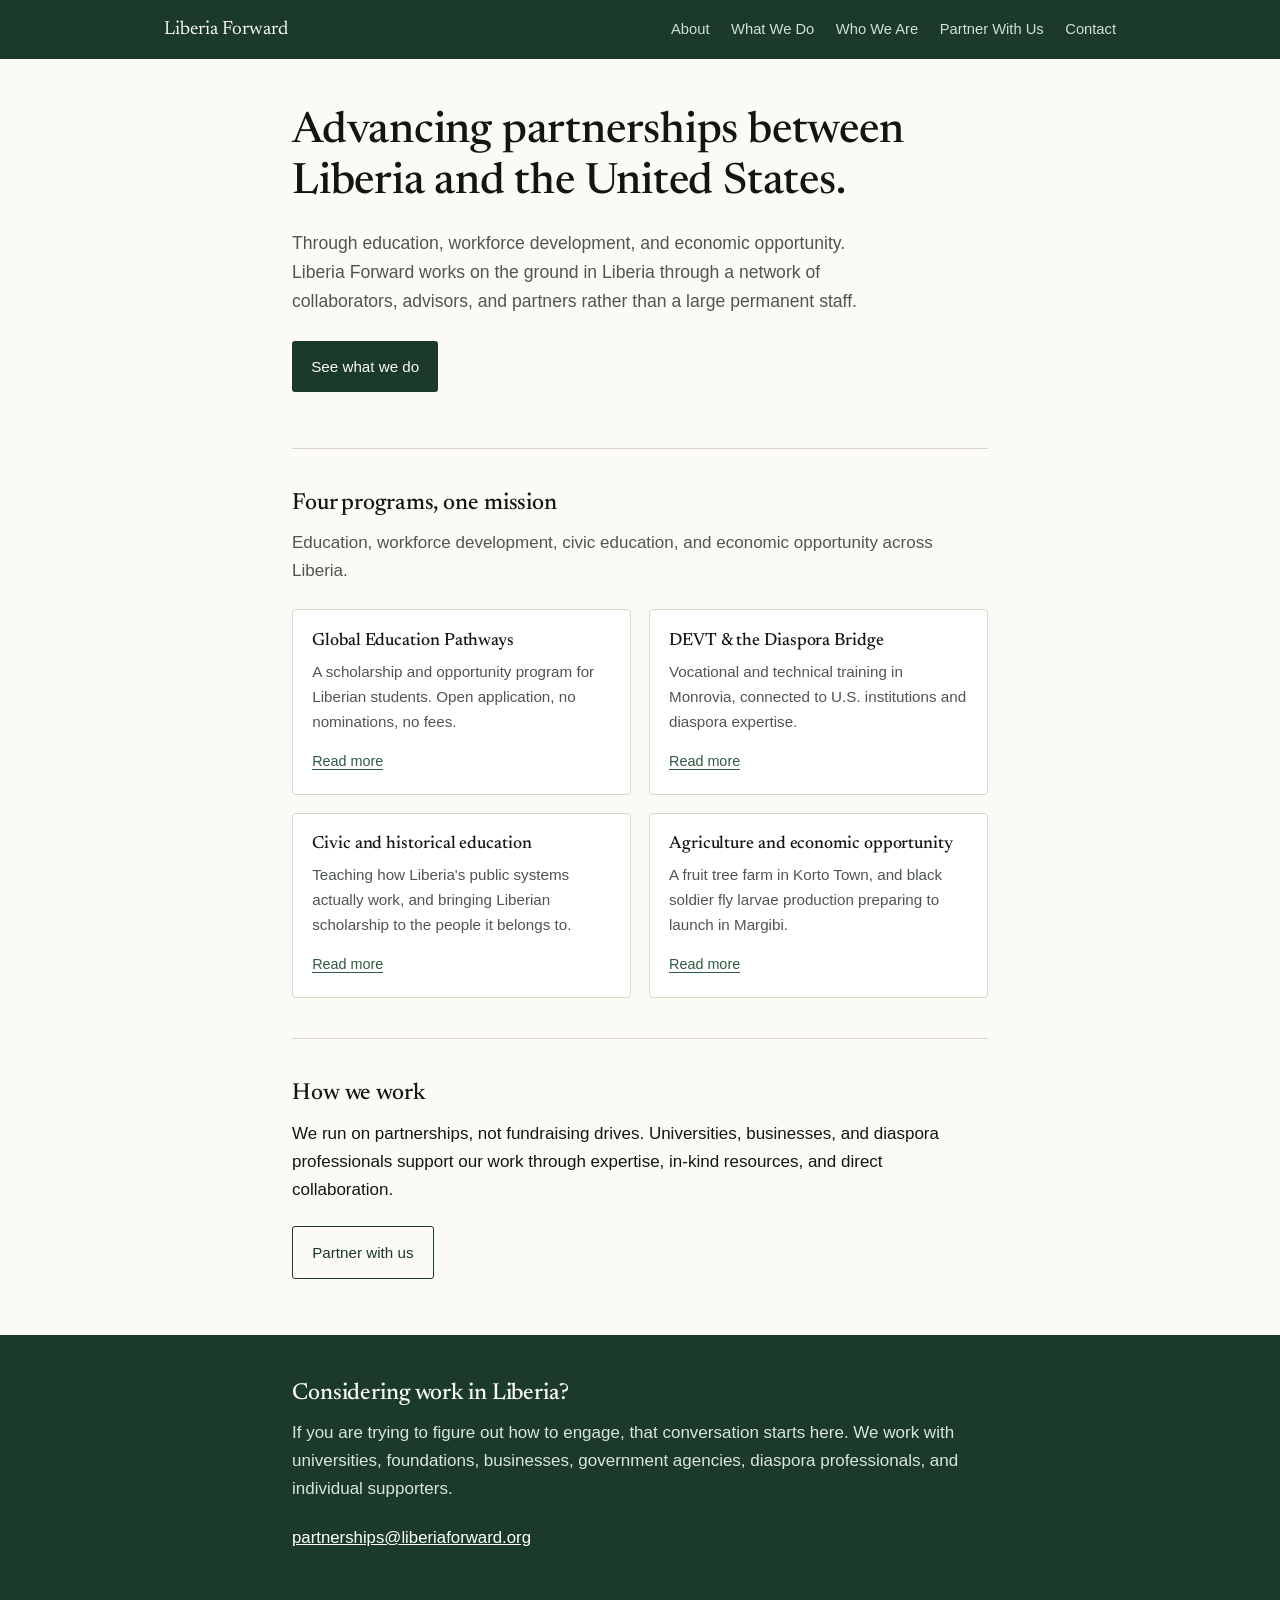
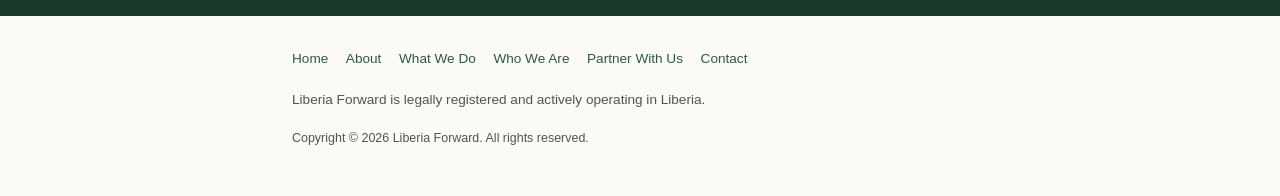
==== index.html @ 287b3874 "Korto Town fruit tree farm, Margibi pre-launch, advisory committee framing" ====
<!DOCTYPE html>
<html lang="en">
<head>
<meta charset="utf-8">
<meta name="viewport" content="width=device-width, initial-scale=1">
<title>Liberia Forward</title>
<meta name="description" content="Advancing partnerships between Liberia and the United States through education, workforce development, and economic opportunity.">
<meta property="og:title" content="Liberia Forward">
<meta property="og:description" content="Advancing partnerships between Liberia and the United States through education, workforce development, and economic opportunity.">
<meta property="og:type" content="website">
<meta property="og:url" content="https://liberiaforward.org/">
<link rel="preconnect" href="https://fonts.googleapis.com">
<link rel="preconnect" href="https://fonts.gstatic.com" crossorigin>
<link href="https://fonts.googleapis.com/css2?family=Newsreader:opsz,wght@6..72,400;6..72,500&display=swap" rel="stylesheet">
<link rel="stylesheet" href="styles.css?v=2">
</head>
<body>

<header class="site">
  <div class="bar">
    <a class="mark" href="index.html">Liberia Forward</a>
    <button class="navtoggle" aria-expanded="false" aria-controls="sitenav">Menu</button>
    <nav class="site" id="sitenav">
      <ul>
        <li><a href="about.html">About</a></li>
        <li><a href="what-we-do.html">What We Do</a></li>
        <li><a href="team.html">Who We Are</a></li>
        <li><a href="partner.html">Partner With Us</a></li>
        <li><a href="contact.html">Contact</a></li>
      </ul>
    </nav>
  </div>
</header>

<div class="wrap">
  <div class="hero">
    <h1>Advancing partnerships between Liberia and the United States.</h1>
    <p class="lede">Through education, workforce development, and economic opportunity. Liberia Forward works on the ground in Liberia through a network of collaborators, advisors, and partners rather than a large permanent staff.</p>
    <p style="margin-top:1.6rem"><a class="btn" href="what-we-do.html">See what we do</a></p>
  </div>
</div>

<div class="wrap">
  <section class="band reveal">
    <h2>Four programs, one mission</h2>
    <p style="color:var(--ink-soft)">Education, workforce development, civic education, and economic opportunity across Liberia.</p>
    <div class="cards">
      <div class="card">
        <h3>Global Education Pathways</h3>
        <p>A scholarship and opportunity program for Liberian students. Open application, no nominations, no fees.</p>
        <a href="what-we-do.html#education">Read more</a>
      </div>
      <div class="card">
        <h3>DEVT &amp; the Diaspora Bridge</h3>
        <p>Vocational and technical training in Monrovia, connected to U.S. institutions and diaspora expertise.</p>
        <a href="what-we-do.html#workforce">Read more</a>
      </div>
      <div class="card">
        <h3>Civic and historical education</h3>
        <p>Teaching how Liberia's public systems actually work, and bringing Liberian scholarship to the people it belongs to.</p>
        <a href="what-we-do.html#civic">Read more</a>
      </div>
      <div class="card">
        <h3>Agriculture and economic opportunity</h3>
        <p>A fruit tree farm in Korto Town, and black soldier fly larvae production preparing to launch in Margibi.</p>
        <a href="what-we-do.html#economic">Read more</a>
      </div>
    </div>
  </section>

  <section class="band reveal">
    <h2>How we work</h2>
    <p>We run on partnerships, not fundraising drives. Universities, businesses, and diaspora professionals support our work through expertise, in-kind resources, and direct collaboration.</p>
    <p style="margin-top:1.4rem"><a class="btn ghost" href="partner.html">Partner with us</a></p>
  </section>
</div>

<div class="contact">
  <div class="wrap">
    <h2>Considering work in Liberia?</h2>
    <p>If you are trying to figure out how to engage, that conversation starts here. We work with universities, foundations, businesses, government agencies, diaspora professionals, and individual supporters.</p>
    <p class="email"><a href="mailto:partnerships@liberiaforward.org">partnerships@liberiaforward.org</a></p>
  </div>
</div>

<footer class="site">
  <div class="wrap">
    <nav>
      <ul>
        <li><a href="index.html">Home</a></li>
        <li><a href="about.html">About</a></li>
        <li><a href="what-we-do.html">What We Do</a></li>
        <li><a href="team.html">Who We Are</a></li>
        <li><a href="partner.html">Partner With Us</a></li>
        <li><a href="contact.html">Contact</a></li>
      </ul>
    </nav>
    <p>Liberia Forward is legally registered and actively operating in Liberia.</p>
    <p class="fine">Copyright &copy; 2026 Liberia Forward. All rights reserved.</p>
  </div>
</footer>

<script src="site.js?v=2"></script>
</body>
</html>
---- styles.css ----
:root{
  --paper:#FBFAF6;
  --ink:#121613;
  --ink-soft:#4F564F;
  --rule:#DAD6C9;
  --field:#1B3A2B;
  --field-soft:#2E5A43;
  --wash:#F2EFE5;
  --maxw:46rem;
}
*{box-sizing:border-box}
html{-webkit-text-size-adjust:100%;scroll-behavior:smooth}
@media (prefers-reduced-motion:reduce){html{scroll-behavior:auto}}
body{
  margin:0;background:var(--paper);color:var(--ink);
  font:400 17px/1.65 -apple-system,BlinkMacSystemFont,"Segoe UI",Roboto,Helvetica,Arial,sans-serif;
}
.wrap{max-width:var(--maxw);margin:0 auto;padding:0 1.25rem}
.wrap-wide{max-width:62rem;margin:0 auto;padding:0 1.25rem}

h1,h2,h3{font-family:Newsreader,Georgia,"Times New Roman",serif;font-weight:500;letter-spacing:-.005em;margin:0}
h1{font-size:2.05rem;line-height:1.18}
h2{font-size:1.45rem;line-height:1.25;margin-bottom:.7rem}
h3{font-size:1.1rem;line-height:1.3;margin-bottom:.3rem}
p{margin:0 0 1rem}
a{color:var(--field-soft)}
a:focus-visible,button:focus-visible{outline:2px solid var(--field-soft);outline-offset:2px}
@media (min-width:40rem){h1{font-size:2.7rem}}

/* ---------- masthead + nav ---------- */
header.site{background:var(--field);color:var(--paper);position:sticky;top:0;z-index:50}
header.site .bar{
  max-width:62rem;margin:0 auto;padding:.85rem 1.25rem;
  display:flex;align-items:center;justify-content:space-between;gap:1rem;
}
.mark{font-family:Newsreader,Georgia,serif;font-size:1.2rem;color:var(--paper);text-decoration:none;white-space:nowrap}
nav.site ul{list-style:none;display:flex;gap:1.35rem;margin:0;padding:0}
nav.site a{color:#CFE0D5;text-decoration:none;font-size:.92rem;padding:.2rem 0;border-bottom:1px solid transparent}
nav.site a:hover{color:#fff}
nav.site a[aria-current="page"]{color:#fff;border-bottom-color:#7FAE92}
.navtoggle{display:none;background:none;border:1px solid #4A6F5A;color:var(--paper);border-radius:3px;padding:.4rem .6rem;font:inherit;font-size:.85rem;cursor:pointer}
@media (max-width:46rem){
  .navtoggle{display:block}
  nav.site{display:none;width:100%;order:3}
  nav.site.open{display:block}
  nav.site ul{flex-direction:column;gap:0;padding:.5rem 0 .25rem}
  nav.site li{border-top:1px solid #2F5742}
  nav.site a{display:block;padding:.7rem 0}
}

/* ---------- page furniture ---------- */
.hero{padding:3rem 0 2.5rem;border-bottom:1px solid var(--rule)}
.hero .lede{font-size:1.1rem;color:var(--ink-soft);margin-top:1.25rem;max-width:36rem}
section.band{padding:2.5rem 0;border-bottom:1px solid var(--rule)}
section.band:last-of-type{border-bottom:0}

.place{font-size:.8rem;color:var(--field-soft);display:flex;align-items:center;gap:.5rem;margin-bottom:.7rem}
.place::before{content:"";width:.5rem;height:.5rem;border-radius:50%;background:var(--field-soft);flex:none}

.callout{background:var(--wash);border-left:3px solid var(--field-soft);padding:1rem 1.1rem;margin:1.5rem 0;font-size:.97rem}
.callout p:last-child{margin-bottom:0}

ul.plain{list-style:none;padding:0;margin:0}
ul.plain li{padding:.9rem 0;border-bottom:1px solid var(--rule)}
ul.plain li:last-child{border-bottom:0}
ul.plain .meta{font-size:.88rem;color:var(--ink-soft);display:block;margin-top:.2rem}

.btn{
  display:inline-block;background:var(--field);color:var(--paper);text-decoration:none;
  padding:.8rem 1.2rem;border-radius:3px;font-size:.95rem;
}
.btn:hover{background:var(--field-soft)}
.btn.ghost{background:transparent;color:var(--field);border:1px solid var(--field)}
.btn.ghost:hover{background:var(--wash)}

/* ---------- cards ---------- */
.cards{display:grid;gap:1.1rem;grid-template-columns:1fr;margin-top:1.5rem}
@media (min-width:40rem){.cards{grid-template-columns:1fr 1fr}}
.card{border:1px solid var(--rule);border-radius:4px;padding:1.2rem;background:#fff}
.card h3{margin-bottom:.4rem}
.card p{font-size:.95rem;color:var(--ink-soft);margin-bottom:.8rem}
.card a{font-size:.9rem;text-decoration:none;border-bottom:1px solid currentColor}

/* ---------- programs (expandable) ---------- */
/* Open by default. JS collapses all but the first, so with no JS every
   program is readable and nothing depends on script to be visible. */
.program{border-top:1px solid var(--rule)}
.program:last-of-type{border-bottom:1px solid var(--rule)}
.program > button{
  width:100%;text-align:left;background:none;border:0;padding:1.3rem 2.2rem 1.3rem 0;
  font:inherit;color:inherit;cursor:pointer;position:relative;display:block;
}
.program > button h2{margin:0}
.program > button .kicker{display:block;font-size:.78rem;color:var(--field-soft);margin-bottom:.3rem}
.program > button::after{
  content:"";position:absolute;right:.4rem;top:50%;width:.6rem;height:.6rem;
  border-right:1.5px solid var(--field-soft);border-bottom:1.5px solid var(--field-soft);
  transform:translateY(-70%) rotate(-135deg);transition:transform .18s ease;
}
.program.collapsed > button::after{transform:translateY(-70%) rotate(45deg)}
.program .body{padding:0 0 1.4rem;max-width:40rem}
.program .body p:last-child{margin-bottom:0}
.program.collapsed .body{display:none}
@media (prefers-reduced-motion:reduce){.program > button::after{transition:none}}

/* ---------- team ---------- */
.roster{display:grid;gap:.6rem 1.5rem;grid-template-columns:1fr;margin-top:1.2rem;padding:0;list-style:none}
@media (min-width:34rem){.roster{grid-template-columns:1fr 1fr}}
@media (min-width:52rem){.roster{grid-template-columns:1fr 1fr 1fr}}
.roster li{padding:.65rem 0;border-bottom:1px solid var(--rule);font-size:.97rem}

.lead-person{border:1px solid var(--rule);border-radius:4px;padding:1.3rem;background:#fff;margin-top:1.2rem}
.lead-person .role{font-size:.82rem;color:var(--field-soft);margin-top:.15rem}

/* ---------- contact ---------- */
.contactgrid{display:grid;gap:1.6rem;grid-template-columns:1fr;margin-top:1.4rem}
@media (min-width:40rem){.contactgrid{grid-template-columns:1fr 1fr}}
.contactgrid h3{font-family:inherit;font-size:.8rem;font-weight:600;color:var(--field-soft);margin-bottom:.35rem}

.contact{background:var(--field);color:var(--paper);padding:2.75rem 0 3rem}
.contact h2{color:var(--paper)}
.contact p{color:#D9E5DD}
.contact a{color:#FFFFFF}
.contact .email{font-size:1.05rem;margin-top:1.3rem}

footer.site{padding:2rem 0 3rem;font-size:.85rem;color:var(--ink-soft)}
footer.site .fine{font-size:.78rem;margin-bottom:0}
footer.site nav ul{list-style:none;display:flex;flex-wrap:wrap;gap:.3rem 1.1rem;padding:0;margin:0 0 1.2rem}
footer.site nav a{font-size:.85rem;text-decoration:none;border-bottom:1px solid transparent}
footer.site nav a:hover{border-bottom-color:currentColor}

/* ---------- motion: one reveal, opt-out respected ---------- */
.reveal{opacity:0;transform:translateY(12px)}
.reveal.in{opacity:1;transform:none;transition:opacity .5s ease,transform .5s ease}
@media (prefers-reduced-motion:reduce){
  .reveal{opacity:1;transform:none}
  .reveal.in{transition:none}
}
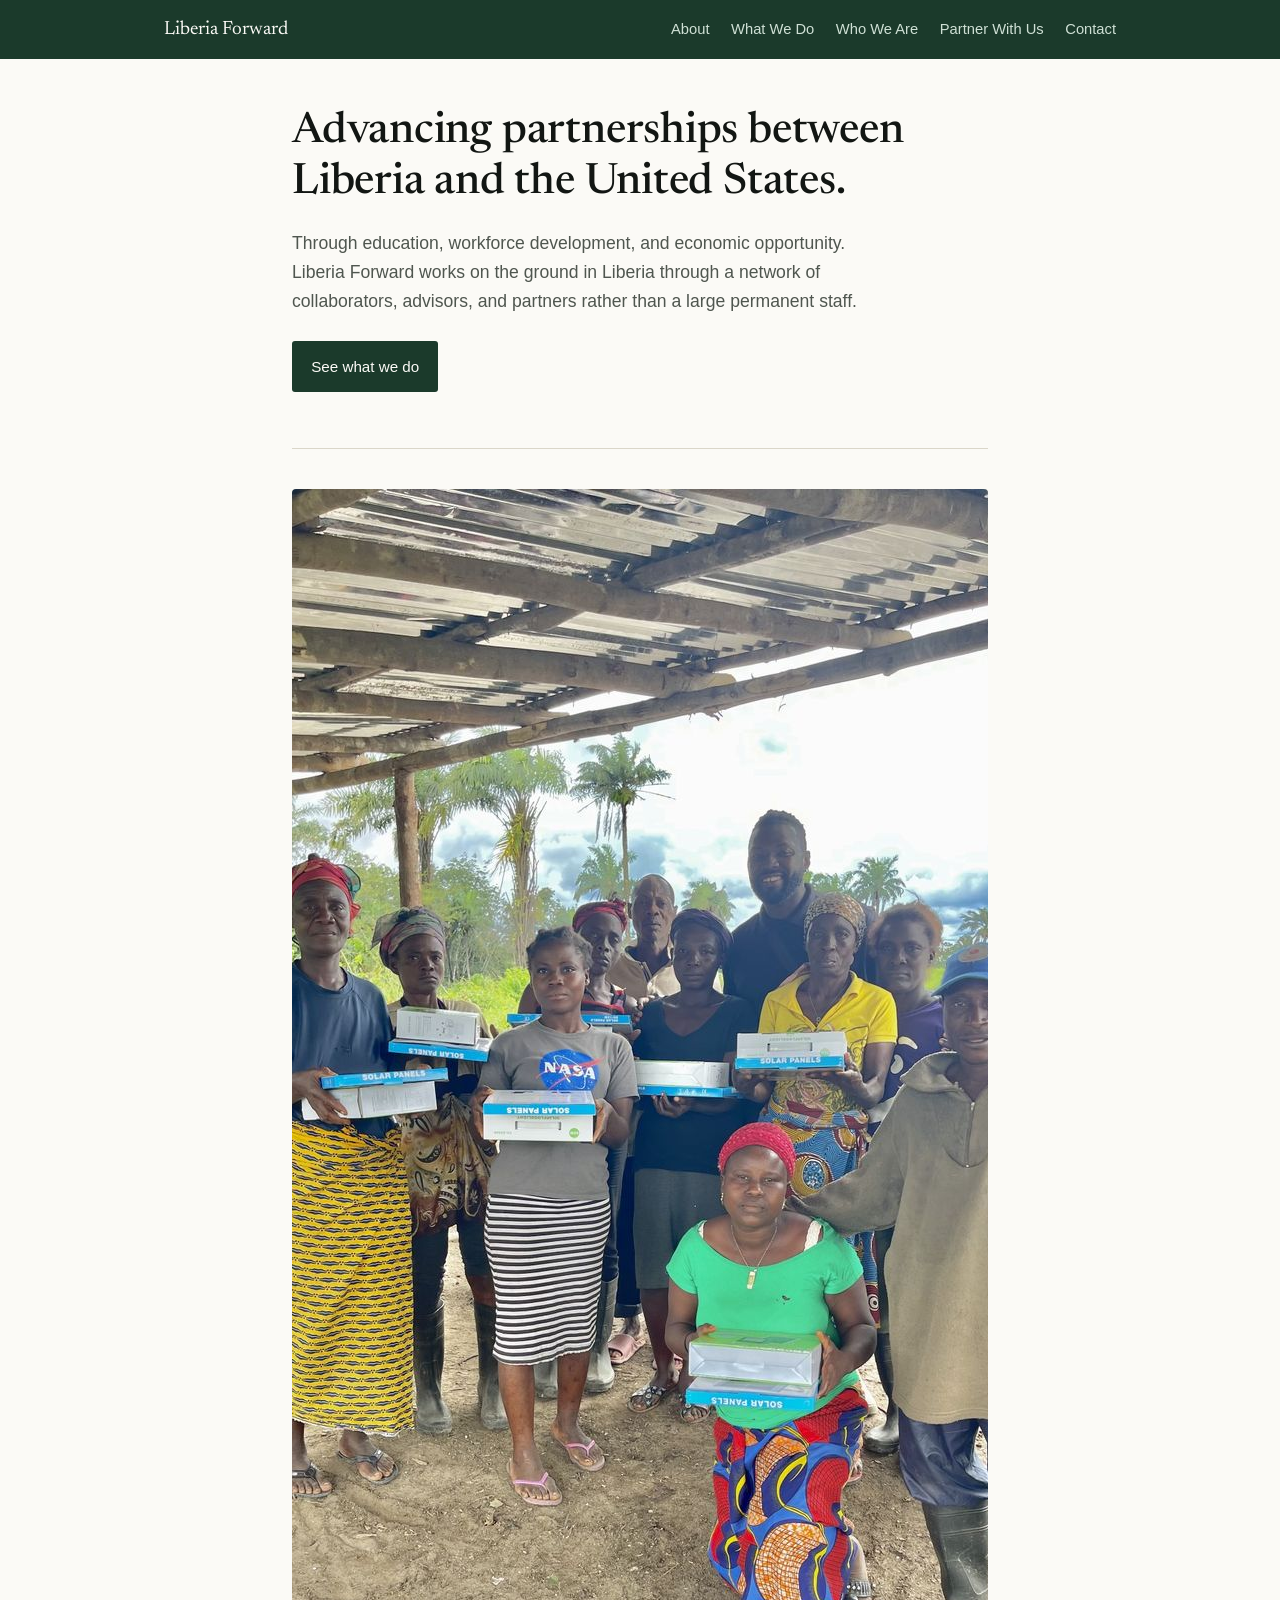
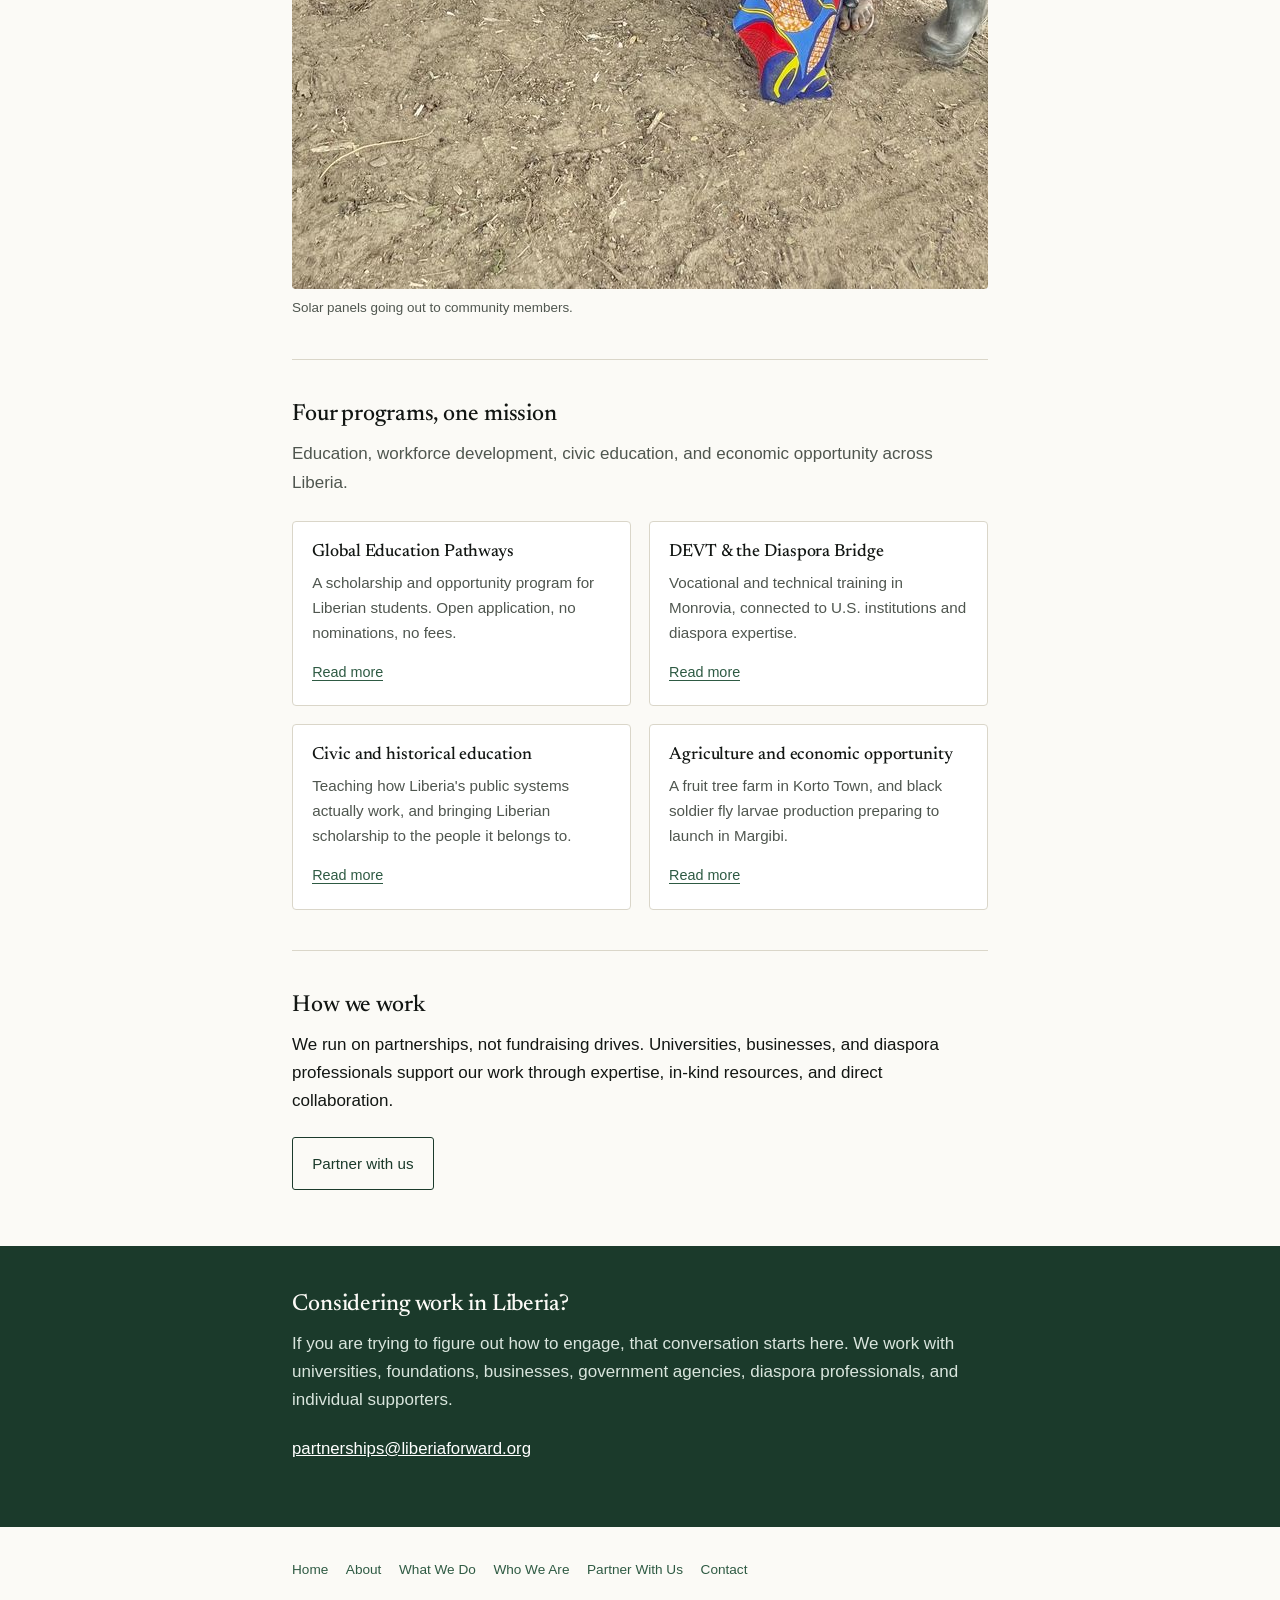
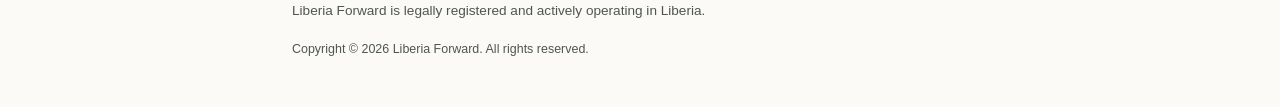
==== commit b9a3e562: "Place photographs on home and What We Do" ====
--- a/index.html
+++ b/index.html
@@ -12,7 +12,7 @@
 <link rel="preconnect" href="https://fonts.googleapis.com">
 <link rel="preconnect" href="https://fonts.gstatic.com" crossorigin>
 <link href="https://fonts.googleapis.com/css2?family=Newsreader:opsz,wght@6..72,400;6..72,500&display=swap" rel="stylesheet">
-<link rel="stylesheet" href="styles.css?v=2">
+<link rel="stylesheet" href="styles.css?v=3">
 </head>
 <body>
 
@@ -41,6 +41,14 @@
 </div>
 
 <div class="wrap">
+  <section class="band reveal">
+    <figure class="band-photo">
+      <img src="img/solar-distribution.jpg" width="1050" height="1400"
+           alt="A group of community members standing together under an open shelter, each holding a boxed solar panel.">
+      <figcaption>Solar panels going out to community members.</figcaption>
+    </figure>
+  </section>
+
   <section class="band reveal">
     <h2>Four programs, one mission</h2>
     <p style="color:var(--ink-soft)">Education, workforce development, civic education, and economic opportunity across Liberia.</p>
@@ -100,6 +108,6 @@
   </div>
 </footer>
 
-<script src="site.js?v=2"></script>
+<script src="site.js?v=3"></script>
 </body>
 </html>
--- a/styles.css
+++ b/styles.css
@@ -136,3 +136,33 @@
   .reveal{opacity:1;transform:none}
   .reveal.in{transition:none}
 }
+
+/* ---------- photography ---------- */
+/* Every photo is portrait from a phone, so grids are built around that
+   rather than fighting it with wide crops. */
+figure{margin:0}
+.photo-grid{
+  display:grid;gap:.9rem;grid-template-columns:1fr;
+  margin:1.6rem 0 .5rem;
+}
+@media (min-width:34rem){.photo-grid{grid-template-columns:1fr 1fr}}
+.photo-grid img{
+  width:100%;height:100%;aspect-ratio:3/4;object-fit:cover;
+  display:block;border-radius:4px;background:var(--wash);
+}
+.photo-grid figcaption{
+  font-size:.82rem;color:var(--ink-soft);margin-top:.45rem;line-height:1.45;
+}
+
+/* A single banner photo. Portrait source, so it is cropped to a band and
+   anchored high enough that faces survive the crop on narrow screens. */
+.band-photo{margin:0}
+.band-photo img{
+  width:100%;display:block;border-radius:4px;
+  aspect-ratio:4/3;object-fit:cover;object-position:center 30%;
+  background:var(--wash);
+}
+@media (min-width:40rem){.band-photo img{aspect-ratio:16/9}}
+.band-photo figcaption{
+  font-size:.84rem;color:var(--ink-soft);margin-top:.5rem;
+}
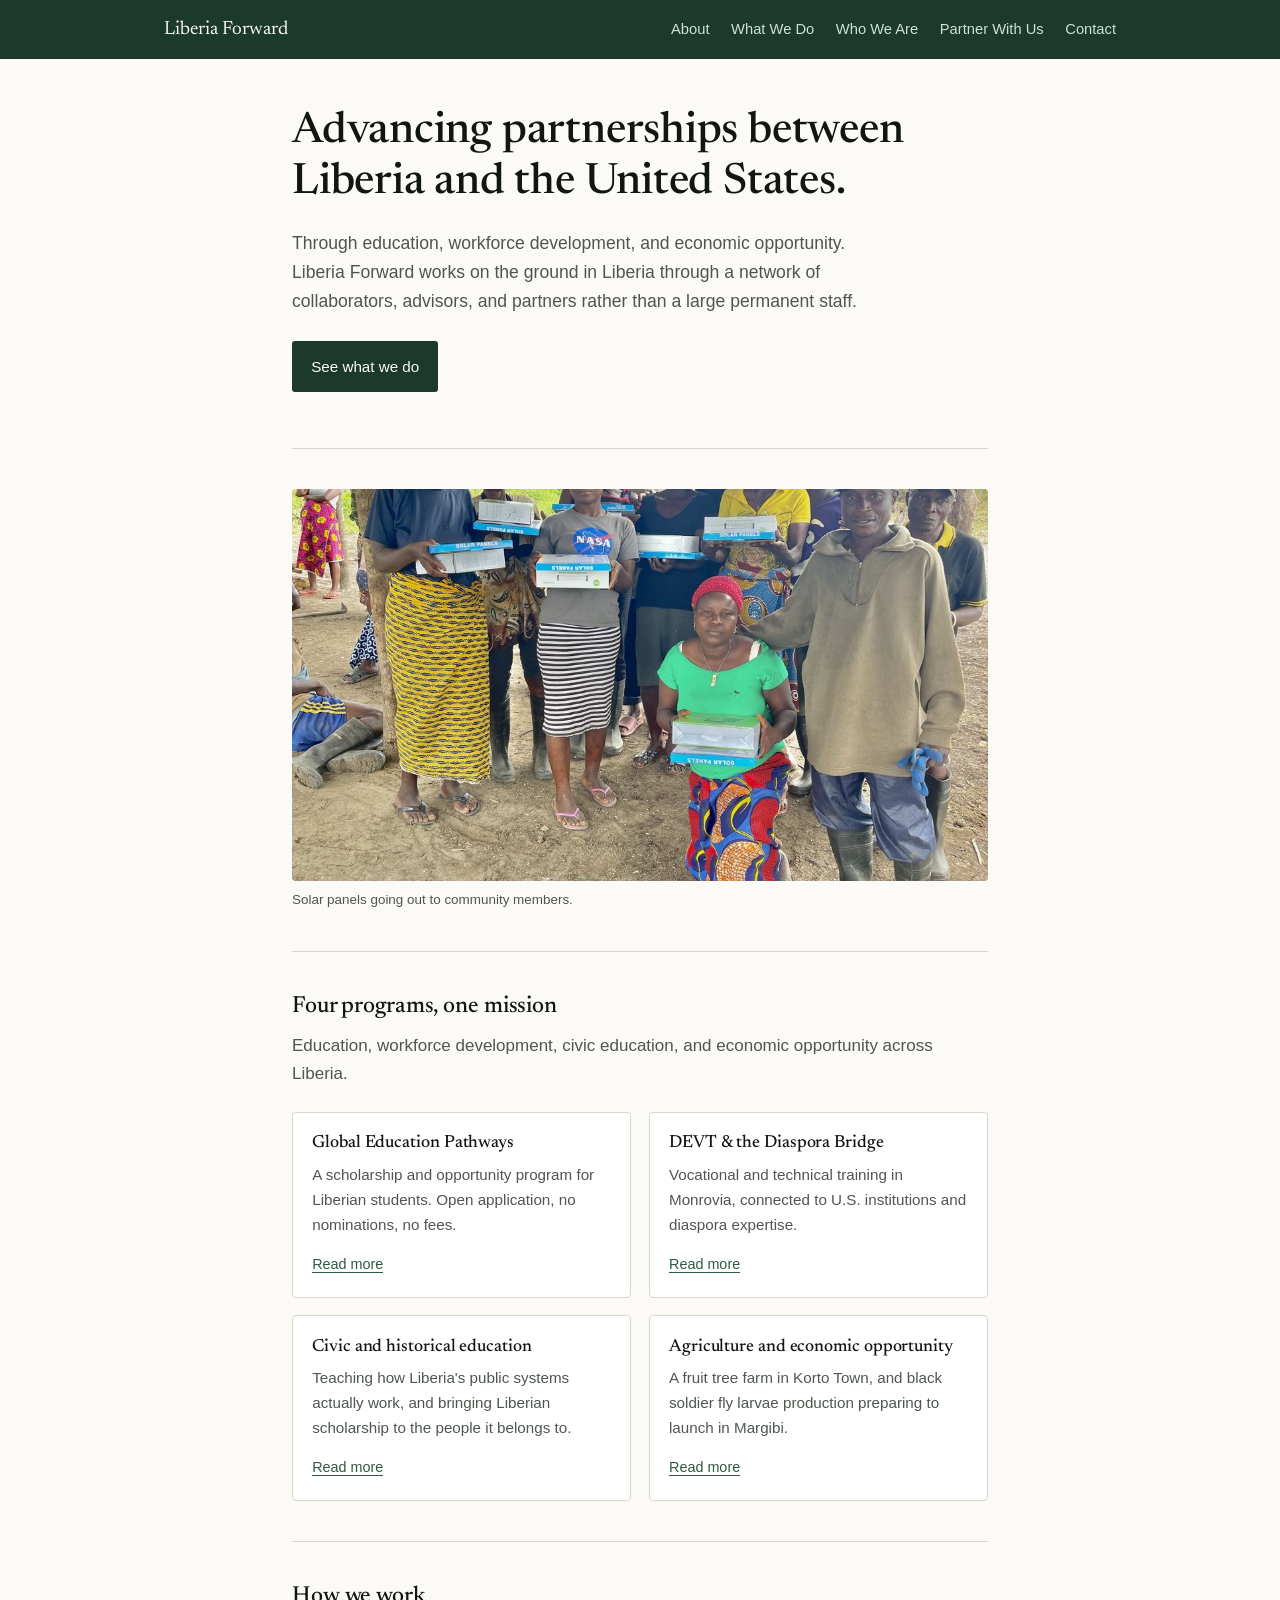
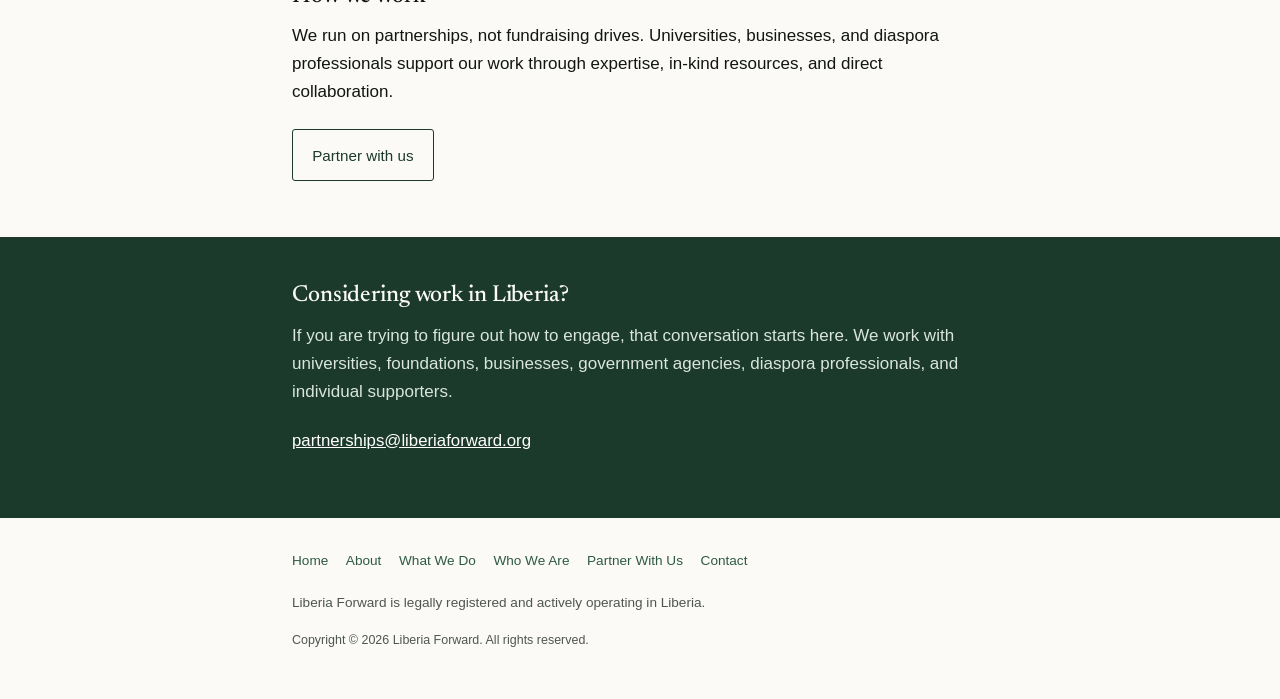
==== commit f236e02e: "Set height auto so image aspect ratios apply" ====
--- a/index.html
+++ b/index.html
@@ -12,7 +12,7 @@
 <link rel="preconnect" href="https://fonts.googleapis.com">
 <link rel="preconnect" href="https://fonts.gstatic.com" crossorigin>
 <link href="https://fonts.googleapis.com/css2?family=Newsreader:opsz,wght@6..72,400;6..72,500&display=swap" rel="stylesheet">
-<link rel="stylesheet" href="styles.css?v=3">
+<link rel="stylesheet" href="styles.css?v=5">
 </head>
 <body>
 
@@ -43,7 +43,7 @@
 <div class="wrap">
   <section class="band reveal">
     <figure class="band-photo">
-      <img src="img/solar-distribution.jpg" width="1050" height="1400"
+      <img src="img/solar-distribution.jpg" width="1050" height="1400" style="object-position:center 62%"
            alt="A group of community members standing together under an open shelter, each holding a boxed solar panel.">
       <figcaption>Solar panels going out to community members.</figcaption>
     </figure>
--- a/styles.css
+++ b/styles.css
@@ -147,7 +147,7 @@
 }
 @media (min-width:34rem){.photo-grid{grid-template-columns:1fr 1fr}}
 .photo-grid img{
-  width:100%;height:100%;aspect-ratio:3/4;object-fit:cover;
+  width:100%;height:auto;aspect-ratio:3/4;object-fit:cover;
   display:block;border-radius:4px;background:var(--wash);
 }
 .photo-grid figcaption{
@@ -158,8 +158,8 @@
    anchored high enough that faces survive the crop on narrow screens. */
 .band-photo{margin:0}
 .band-photo img{
-  width:100%;display:block;border-radius:4px;
-  aspect-ratio:4/3;object-fit:cover;object-position:center 30%;
+  width:100%;height:auto;display:block;border-radius:4px;
+  aspect-ratio:4/3;object-fit:cover;object-position:center 50%;
   background:var(--wash);
 }
 @media (min-width:40rem){.band-photo img{aspect-ratio:16/9}}
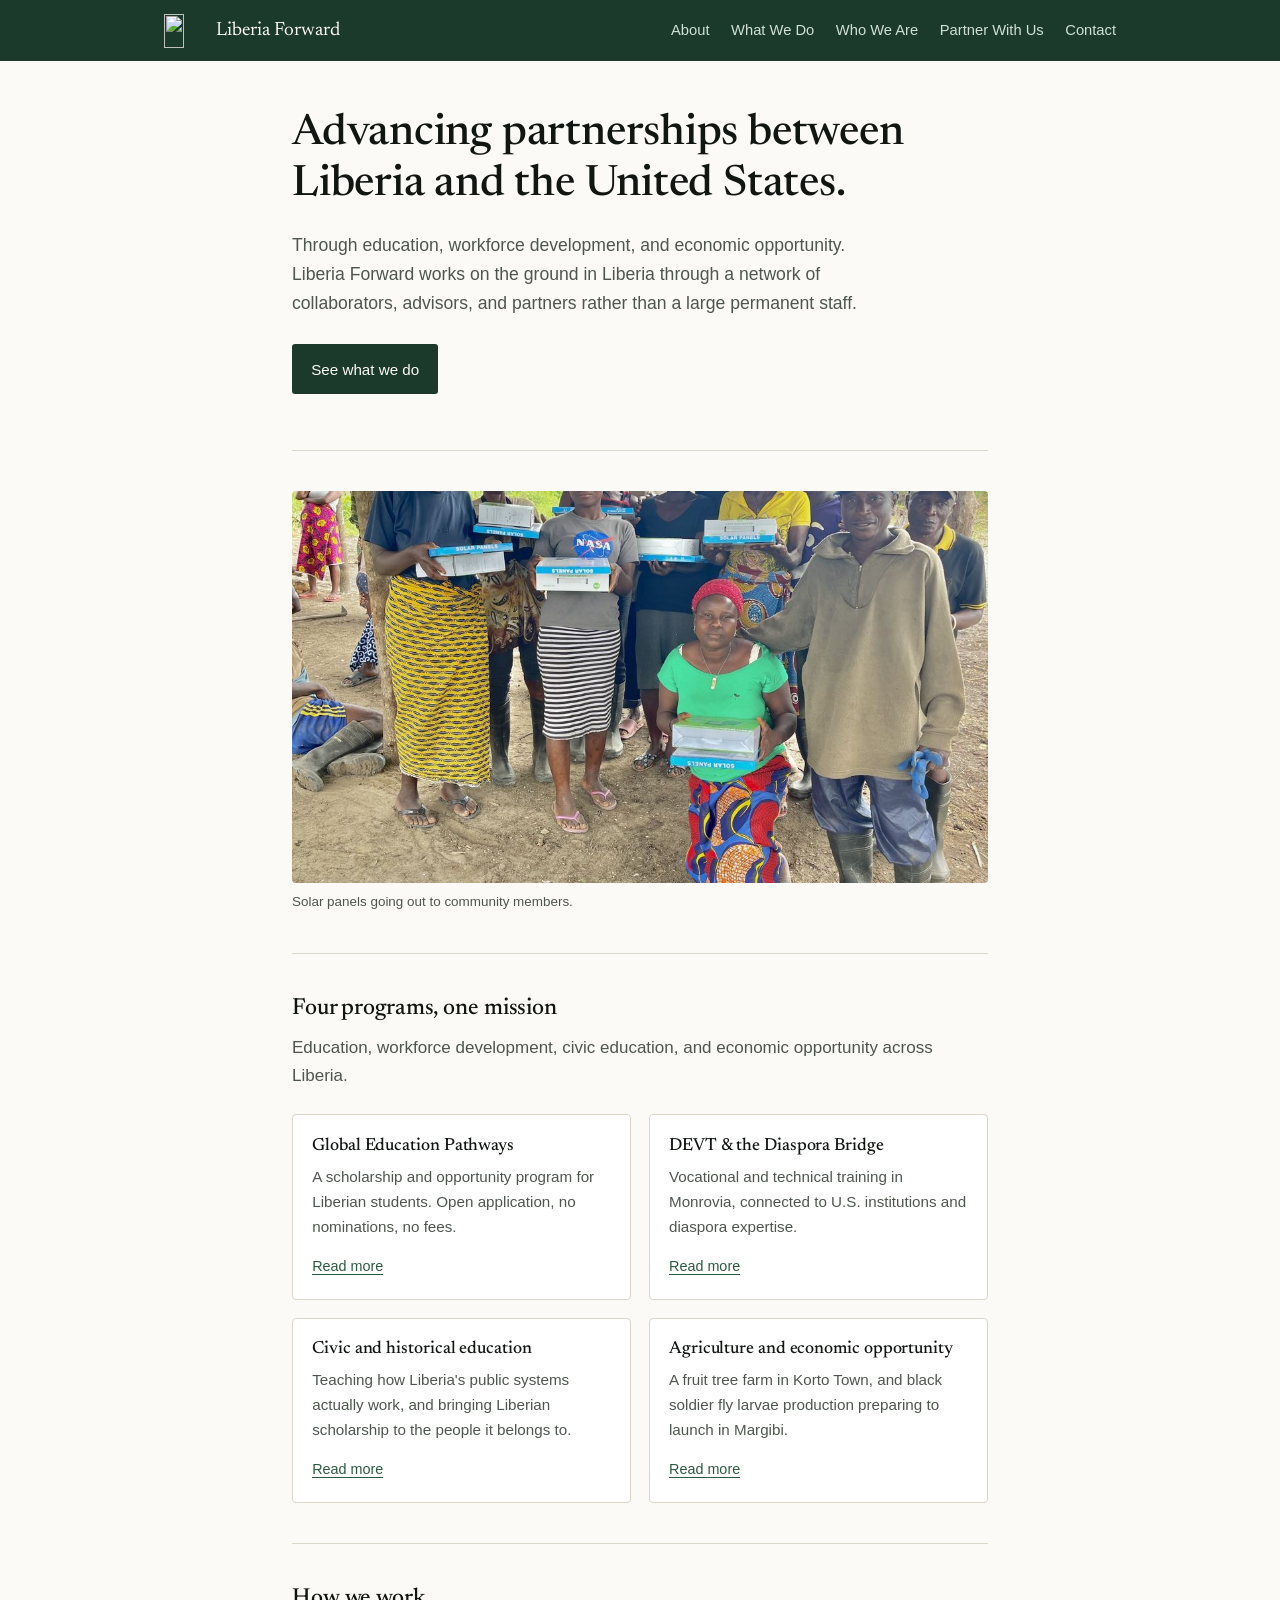
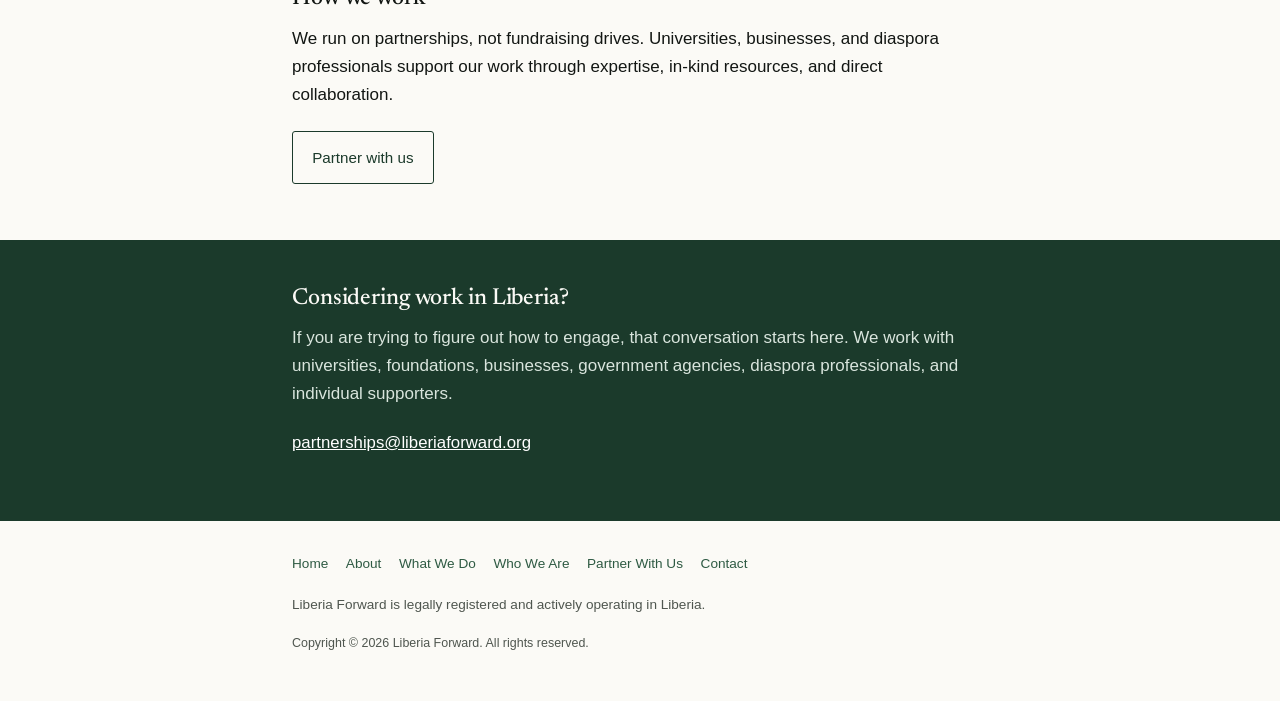
==== commit a719b8de: "Add logo to header, favicons, and photos from the Wix library" ====
--- a/index.html
+++ b/index.html
@@ -12,13 +12,15 @@
 <link rel="preconnect" href="https://fonts.googleapis.com">
 <link rel="preconnect" href="https://fonts.gstatic.com" crossorigin>
 <link href="https://fonts.googleapis.com/css2?family=Newsreader:opsz,wght@6..72,400;6..72,500&display=swap" rel="stylesheet">
-<link rel="stylesheet" href="styles.css?v=5">
+<link rel="icon" href="img/favicon-32.png" sizes="32x32">
+<link rel="apple-touch-icon" href="img/apple-touch-icon.png">
+<link rel="stylesheet" href="styles.css?v=7">
 </head>
 <body>
 
 <header class="site">
   <div class="bar">
-    <a class="mark" href="index.html">Liberia Forward</a>
+    <a class="mark" href="index.html"><img src="img/logo-mark.png" alt="" width="111" height="88"><span>Liberia Forward</span></a>
     <button class="navtoggle" aria-expanded="false" aria-controls="sitenav">Menu</button>
     <nav class="site" id="sitenav">
       <ul>
@@ -108,6 +110,6 @@
   </div>
 </footer>
 
-<script src="site.js?v=3"></script>
+<script src="site.js?v=5"></script>
 </body>
 </html>
--- a/styles.css
+++ b/styles.css
@@ -33,7 +33,13 @@
   max-width:62rem;margin:0 auto;padding:.85rem 1.25rem;
   display:flex;align-items:center;justify-content:space-between;gap:1rem;
 }
-.mark{font-family:Newsreader,Georgia,serif;font-size:1.2rem;color:var(--paper);text-decoration:none;white-space:nowrap}
+.mark{
+  font-family:Newsreader,Georgia,serif;font-size:1.2rem;color:var(--paper);
+  text-decoration:none;white-space:nowrap;
+  display:flex;align-items:center;gap:.58rem;
+}
+.mark img{height:34px;width:auto;display:block;flex:0 0 auto}
+@media (max-width:30rem){.mark{font-size:1.05rem;gap:.45rem}.mark img{height:28px}}
 nav.site ul{list-style:none;display:flex;gap:1.35rem;margin:0;padding:0}
 nav.site a{color:#CFE0D5;text-decoration:none;font-size:.92rem;padding:.2rem 0;border-bottom:1px solid transparent}
 nav.site a:hover{color:#fff}
@@ -146,6 +152,7 @@
   margin:1.6rem 0 .5rem;
 }
 @media (min-width:34rem){.photo-grid{grid-template-columns:1fr 1fr}}
+@media (min-width:52rem){.photo-grid{grid-template-columns:repeat(3,1fr)}}
 .photo-grid img{
   width:100%;height:auto;aspect-ratio:3/4;object-fit:cover;
   display:block;border-radius:4px;background:var(--wash);
@@ -163,6 +170,40 @@
   background:var(--wash);
 }
 @media (min-width:40rem){.band-photo img{aspect-ratio:16/9}}
+.band-photo.tall img{aspect-ratio:4/3}
+@media (min-width:40rem){.band-photo.tall img{aspect-ratio:4/3;max-height:30rem}}
 .band-photo figcaption{
   font-size:.84rem;color:var(--ink-soft);margin-top:.5rem;
 }
+
+/* ---------- forms ---------- */
+.form{display:grid;gap:1.15rem;max-width:34rem;margin-top:1.8rem}
+.form .row{display:grid;gap:1.15rem}
+@media (min-width:34rem){.form .row{grid-template-columns:1fr 1fr}}
+.field{display:grid;gap:.4rem}
+.field label{
+  font-size:.72rem;letter-spacing:.08em;text-transform:uppercase;
+  color:var(--ink-soft);font-weight:500;
+}
+.field label .opt{text-transform:none;letter-spacing:0;font-weight:400;opacity:.75}
+.field input,.field select,.field textarea{
+  font:inherit;font-size:1rem;line-height:1.5;color:var(--ink);
+  background:#fff;border:1px solid #D9D4C3;border-radius:3px;
+  padding:.68rem .72rem;width:100%;appearance:none;
+}
+.field textarea{min-height:9.5rem;resize:vertical}
+.field select{
+  background-image:url("data:image/svg+xml;charset=utf-8,%3Csvg xmlns='http://www.w3.org/2000/svg' width='12' height='8'%3E%3Cpath d='M1 1l5 5 5-5' fill='none' stroke='%231B3A2B' stroke-width='1.5'/%3E%3C/svg%3E");
+  background-repeat:no-repeat;background-position:right .8rem center;padding-right:2.2rem;
+}
+.field input::placeholder,.field textarea::placeholder{color:#9A978C}
+.field input:focus,.field select:focus,.field textarea:focus{
+  outline:none;border-color:var(--field);box-shadow:0 0 0 3px rgba(27,58,43,.13);
+}
+.field input:user-invalid,.field select:user-invalid,.field textarea:user-invalid{border-color:#9C4221}
+.form .btn{border:0;cursor:pointer;font:inherit}
+.formnote{
+  margin:0;font-size:.92rem;line-height:1.55;color:var(--ink-soft);
+  background:var(--wash);border-left:2px solid var(--field-soft);
+  padding:.75rem .9rem;border-radius:0 3px 3px 0;
+}
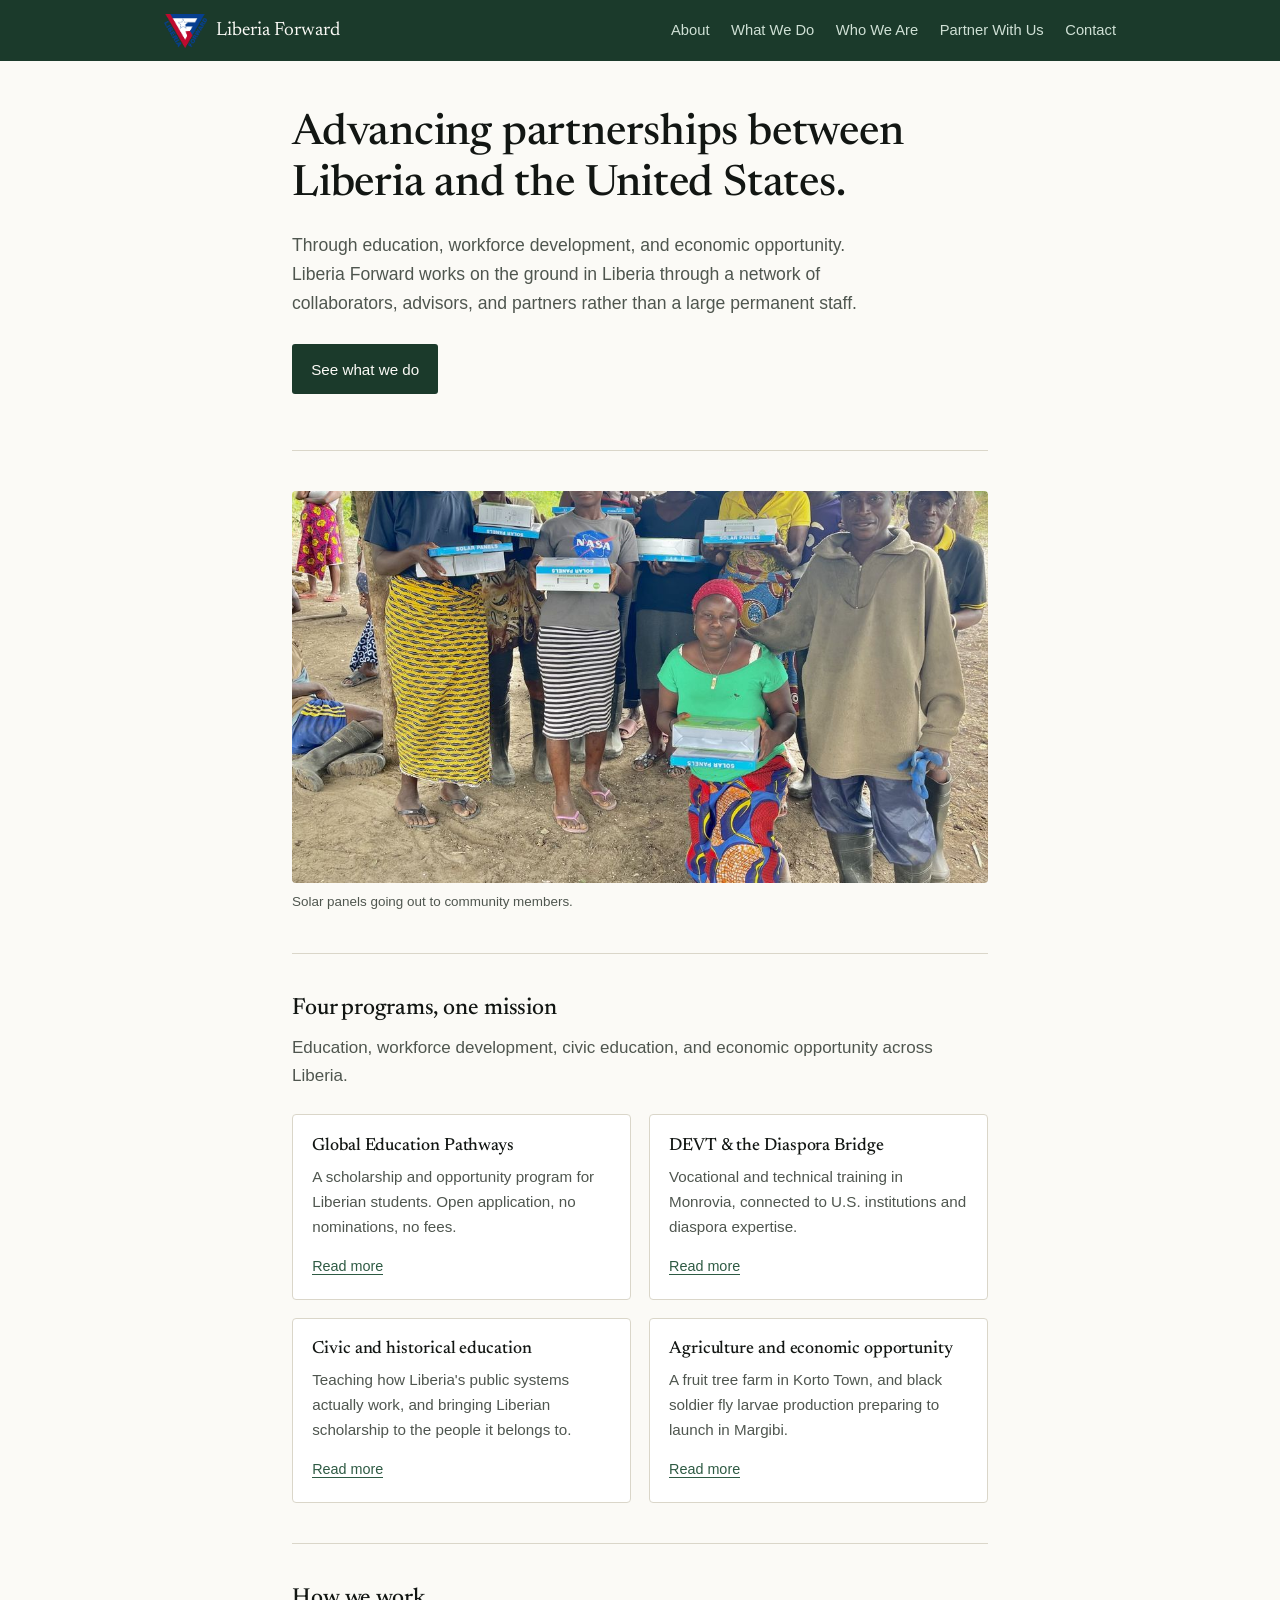
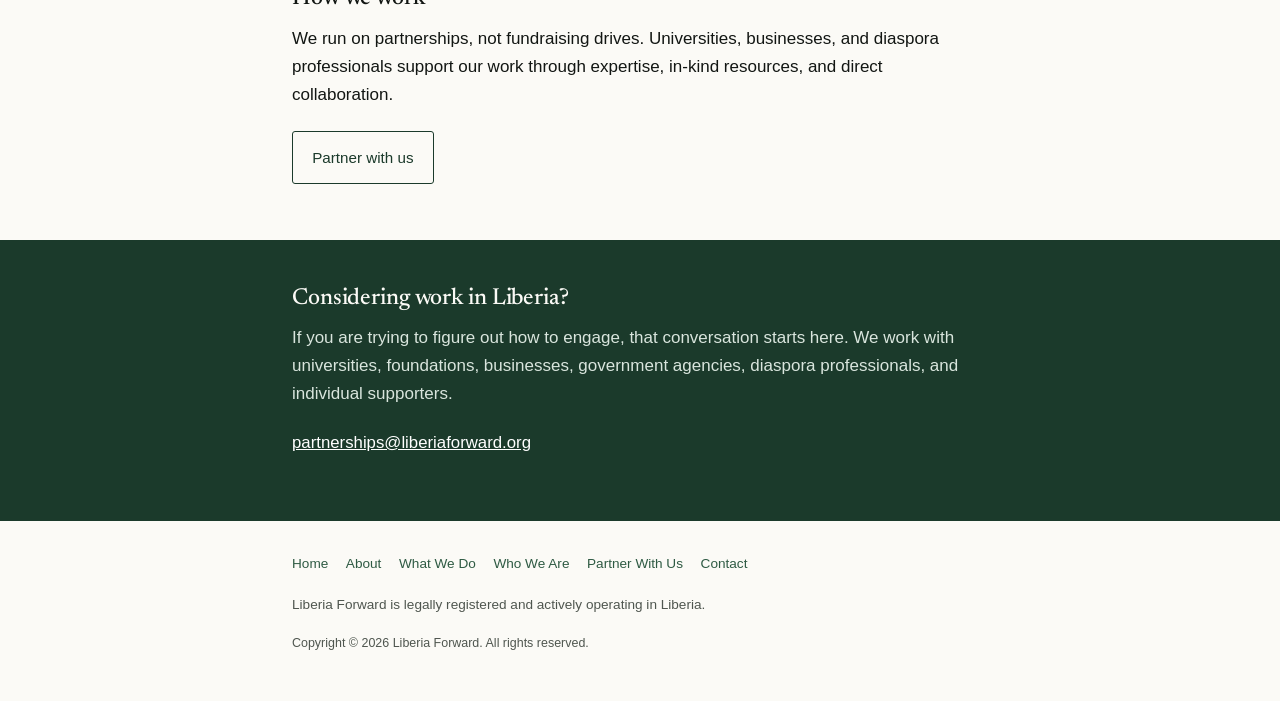
==== commit 9deb6d64: "Add Kevin Fomengia as COO and rebuild Leadership as a three-card row" ====
--- a/index.html
+++ b/index.html
@@ -14,7 +14,7 @@
 <link href="https://fonts.googleapis.com/css2?family=Newsreader:opsz,wght@6..72,400;6..72,500&display=swap" rel="stylesheet">
 <link rel="icon" href="img/favicon-32.png" sizes="32x32">
 <link rel="apple-touch-icon" href="img/apple-touch-icon.png">
-<link rel="stylesheet" href="styles.css?v=7">
+<link rel="stylesheet" href="styles.css?v=8">
 </head>
 <body>
 
--- a/styles.css
+++ b/styles.css
@@ -115,8 +115,16 @@
 @media (min-width:52rem){.roster{grid-template-columns:1fr 1fr 1fr}}
 .roster li{padding:.65rem 0;border-bottom:1px solid var(--rule);font-size:.97rem}
 
-.lead-person{border:1px solid var(--rule);border-radius:4px;padding:1.3rem;background:#fff;margin-top:1.2rem}
-.lead-person .role{font-size:.82rem;color:var(--field-soft);margin-top:.15rem}
+.leadgrid{display:grid;gap:1rem;grid-template-columns:1fr;margin-top:1.2rem}
+@media (min-width:46rem){.leadgrid{grid-template-columns:repeat(3,1fr)}}
+.lead-person{border:1px solid var(--rule);border-radius:4px;padding:1.3rem;background:#fff;margin:0}
+.lead-person .role{font-size:.82rem;color:var(--field-soft);margin-top:.15rem;line-height:1.5}
+.avatar{
+  width:76px;height:76px;border-radius:50%;overflow:hidden;background:var(--wash);
+  display:flex;align-items:center;justify-content:center;margin-bottom:.95rem;
+}
+.avatar img{width:100%;height:100%;object-fit:cover;display:block}
+.avatar span{font-family:Newsreader,Georgia,serif;font-size:1.45rem;color:var(--field-soft)}
 
 /* ---------- contact ---------- */
 .contactgrid{display:grid;gap:1.6rem;grid-template-columns:1fr;margin-top:1.4rem}
